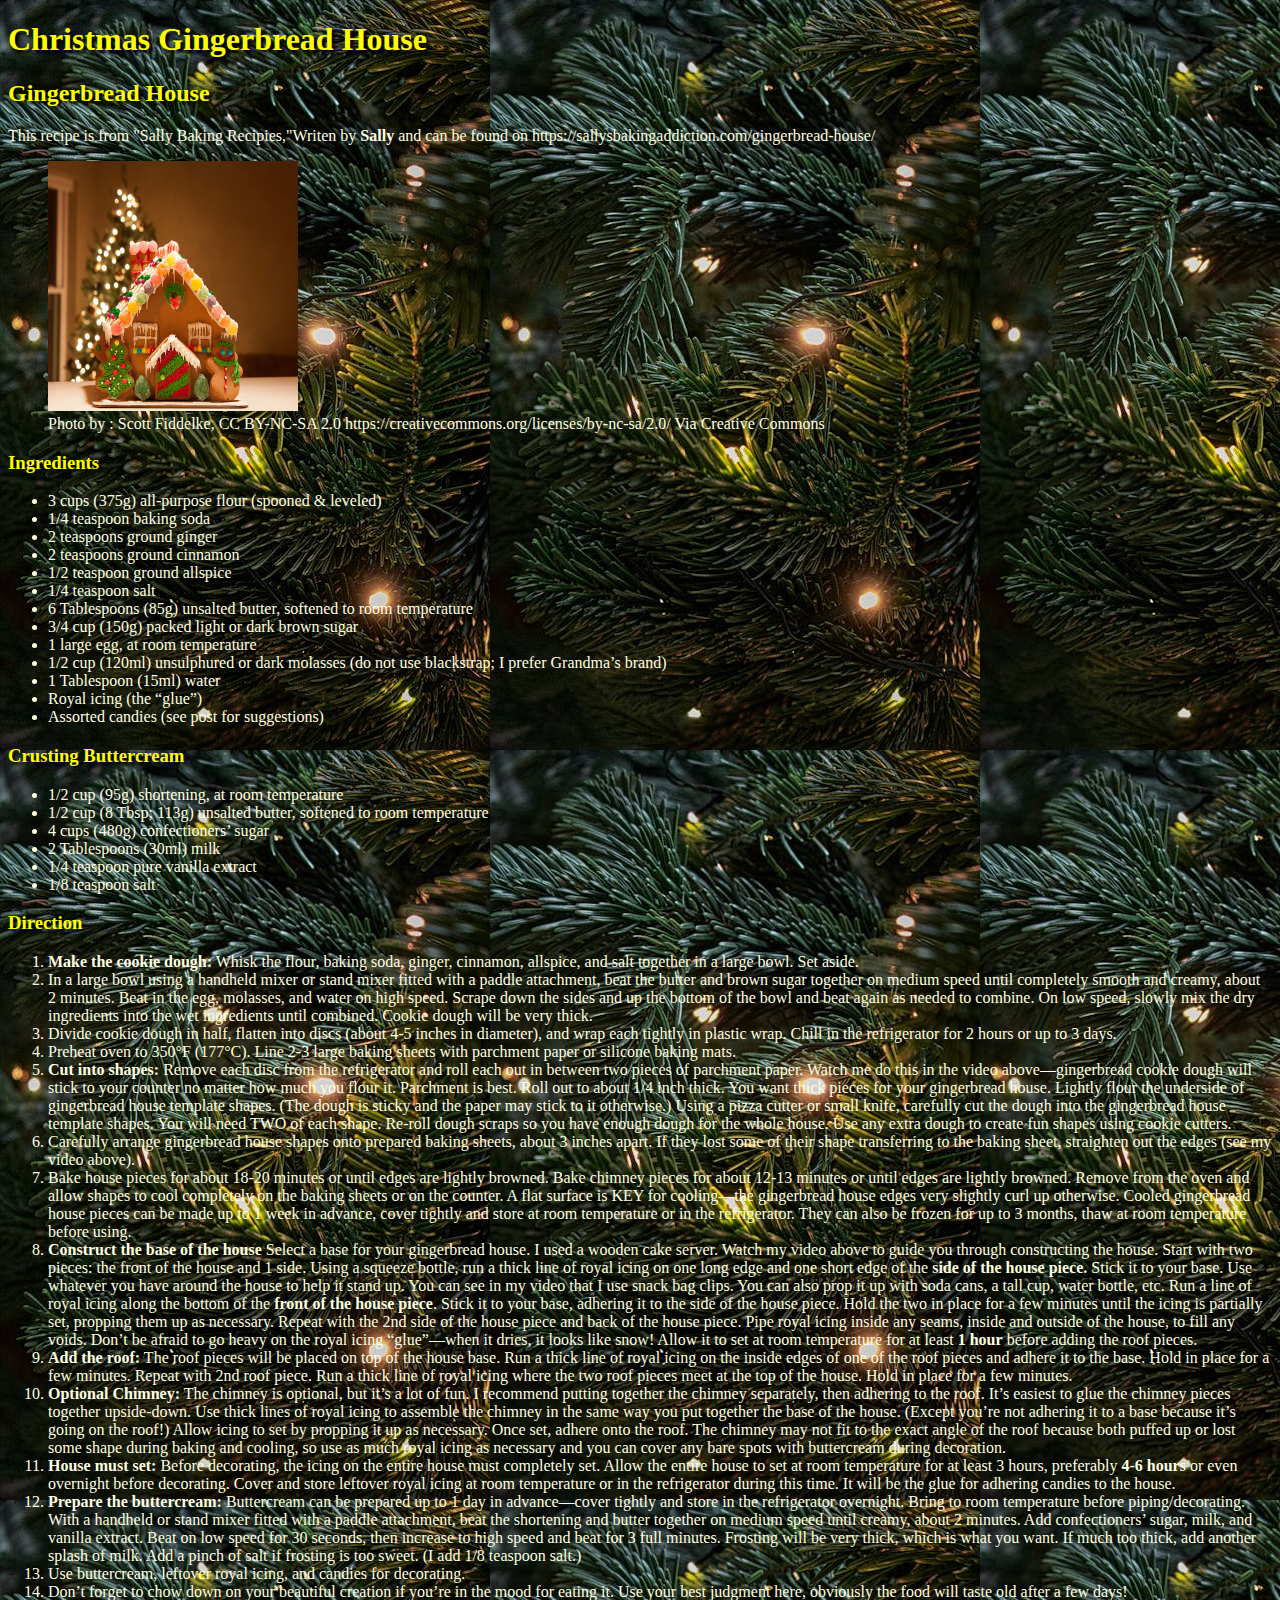
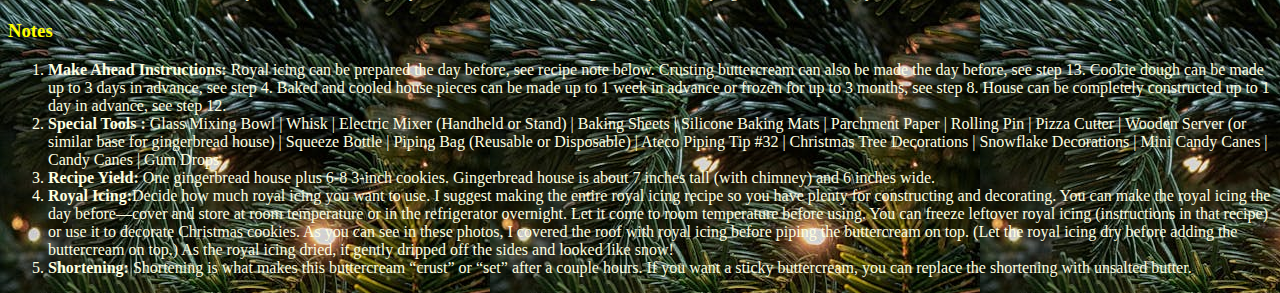
==== index.html @ 7c55e5f8 "Add files via upload" ====
<!DOCTYPE html>
<html lang="en">
  <head>
    <meta charset="utf-8">
    <meta name="author" content="Luis Gama">
    <title>Luis Gingerbread House</title>
    <link href="style.css" rel="stylesheet" type="text/css">
  </head>
  <body>

  <h1> Christmas Gingerbread House</h1>  
  
  <h2>Gingerbread House</h2>
  
  <p>This recipe is from "Sally Baking Recipies,"Writen by <strong> Sally </strong> and can be found on https://sallysbakingaddiction.com/gingerbread-house/</p>
  
  <figure>
  <img src="GingerBread_House_2.jpg" style= "width:250px;height:250px;"
    alt= "Picture of a Gingerbread House">
    <figcaption>Photo by : Scott Fiddelke, CC BY-NC-SA 2.0 https://creativecommons.org/licenses/by-nc-sa/2.0/ Via Creative Commons</figcaption>
  </figure>

  <h3>Ingredients</h3>

  <ul>
    <li>3 cups (375g) all-purpose flour (spooned & leveled)</li>
    <li> 1/4 teaspoon baking soda</li>
    <li>2 teaspoons ground ginger</li>
    <li>2 teaspoons ground cinnamon</li>
    <li>1/2 teaspoon ground allspice</li>
    <li>1/4 teaspoon salt</li>
    <li>6 Tablespoons (85g) unsalted butter, softened to room temperature</li>
    <li>3/4 cup (150g) packed light or dark brown sugar</li>
    <li>1 large egg, at room temperature</li>
    <li>1/2 cup (120ml) unsulphured or dark molasses (do not use blackstrap; I prefer Grandma’s brand)</li>
    <li>1 Tablespoon (15ml) water</li>
    <li>Royal icing (the “glue”)</li>
    <li>Assorted candies (see post for suggestions)</li>
  </ul>

  <h3> Crusting Buttercream</h3>

  <ul>
    <li>1/2 cup (95g) shortening, at room temperature</li>
    <li>1/2 cup (8 Tbsp; 113g) unsalted butter, softened to room temperature</li>
    <li>4 cups (480g) confectioners’ sugar</li>
    <li>2 Tablespoons (30ml) milk</li>
    <li>1/4 teaspoon pure vanilla extract</li>
    <li>1/8 teaspoon salt</li>
  </ul>

  <h3>Direction</h3>

  <ol>
    <li> <strong>Make the cookie dough:</strong> Whisk the flour, baking soda, ginger, cinnamon, allspice, and salt together in a large bowl. Set aside. </li>

    <li>  In a large bowl using a handheld mixer or stand mixer fitted with a paddle attachment, beat the butter and brown sugar together on medium speed until completely smooth and creamy, about 2 minutes. Beat in the egg, molasses, and water on high speed. Scrape down the sides and up the bottom of the bowl and beat again as needed to combine. On low speed, slowly mix the dry ingredients into the wet ingredients until combined. Cookie dough will be very thick.</li>
    <li>  Divide cookie dough in half, flatten into discs (about 4-5 inches in diameter), and wrap each tightly in plastic wrap. Chill in the refrigerator for 2 hours or up to 3 days.</li>
    <li>  Preheat oven to 350°F (177°C). Line 2-3 large baking sheets with parchment paper or silicone baking mats.</li>
    <li> <strong>Cut into shapes:</strong> Remove each disc from the refrigerator and roll each out in between two pieces of parchment paper. Watch me do this in the video above—gingerbread cookie dough will stick to your counter no matter how much you flour it. Parchment is best. Roll out to about 1/4 inch thick. You want thick pieces for your gingerbread house. Lightly flour the underside of gingerbread house template shapes. (The dough is sticky and the paper may stick to it otherwise.) Using a pizza cutter or small knife, carefully cut the dough into the gingerbread house template shapes. You will need TWO of each shape. Re-roll dough scraps so you have enough dough for the whole house. Use any extra dough to create fun shapes using cookie cutters.</li>
    <li>Carefully arrange gingerbread house shapes onto prepared baking sheets, about 3 inches apart. If they lost some of their shape transferring to the baking sheet, straighten out the edges (see my video above).</li>
    <li>Bake house pieces for about 18-20 minutes or until edges are lightly browned. Bake chimney pieces for about 12-13 minutes or until edges are lightly browned. Remove from the oven and allow shapes to cool completely on the baking sheets or on the counter. A flat surface is KEY for cooling—the gingerbread house edges very slightly curl up otherwise. Cooled gingerbread house pieces can be made up to 1 week in advance, cover tightly and store at room temperature or in the refrigerator. They can also be frozen for up to 3 months, thaw at room temperature before using.</li>
    <li> <strong>Construct the base of the house</strong> Select a base for your gingerbread house. I used a wooden cake server. Watch my video above to guide you through constructing the house. Start with two pieces: the front of the house and 1 side. Using a squeeze bottle, run a thick line of royal icing on one long edge and one short edge of the <strong> side of the house piece. </strong> Stick it to your base. Use whatever you have around the house to help it stand up. You can see in my video that I use snack bag clips. You can also prop it up with soda cans, a tall cup, water bottle, etc. Run a line of royal icing along the bottom of the <strong>front of the house piece</strong>. Stick it to your base, adhering it to the side of the house piece. Hold the two in place for a few minutes until the icing is partially set, propping them up as necessary. Repeat with the 2nd side of the house piece and back of the house piece. Pipe royal icing inside any seams, inside and outside of the house, to fill any voids. Don’t be afraid to go heavy on the royal icing “glue”—when it dries, it looks like snow! Allow it to set at room temperature for at least <strong>1 hour</strong> before adding the roof pieces.</li>
    <li> <strong>Add the roof:</strong> The roof pieces will be placed on top of the house base. Run a thick line of royal icing on the inside edges of one of the roof pieces and adhere it to the base. Hold in place for a few minutes. Repeat with 2nd roof piece. Run a thick line of royal icing where the two roof pieces meet at the top of the house. Hold in place for a few minutes.</li>
    <li> <strong>Optional Chimney:</strong> The chimney is optional, but it’s a lot of fun. I recommend putting together the chimney separately, then adhering to the roof. It’s easiest to glue the chimney pieces together upside-down. Use thick lines of royal icing to assemble the chimney in the same way you put together the base of the house. (Except you’re not adhering it to a base because it’s going on the roof!) Allow icing to set by propping it up as necessary. Once set, adhere onto the roof. The chimney may not fit to the exact angle of the roof because both puffed up or lost some shape during baking and cooling, so use as much royal icing as necessary and you can cover any bare spots with buttercream during decoration.</li>
    <li> <strong>House must set:</strong> Before decorating, the icing on the entire house must completely set. Allow the entire house to set at room temperature for at least 3 hours, preferably <strong>4-6 hours</strong> or even overnight before decorating. Cover and store leftover royal icing at room temperature or in the refrigerator during this time. It will be the glue for adhering candies to the house.</li>
    <li> <strong>Prepare the buttercream:</strong> Buttercream can be prepared up to 1 day in advance—cover tightly and store in the refrigerator overnight. Bring to room temperature before piping/decorating. With a handheld or stand mixer fitted with a paddle attachment, beat the shortening and butter together on medium speed until creamy, about 2 minutes. Add confectioners’ sugar, milk, and vanilla extract. Beat on low speed for 30 seconds, then increase to high speed and beat for 3 full minutes. Frosting will be very thick, which is what you want. If much too thick, add another splash of milk. Add a pinch of salt if frosting is too sweet. (I add 1/8 teaspoon salt.)</li>
    <li>Use buttercream, leftover royal icing, and candies for decorating.</li>
    <li>Don’t forget to chow down on your beautiful creation if you’re in the mood for eating it. Use your best judgment here, obviously the food will taste old after a few days!</li>
  </ol>

  <h3> Notes</h3>
  <ol> 
    <li><strong>Make Ahead Instructions:</strong> Royal icing can be prepared the day before, see recipe note below. Crusting buttercream can also be made the day before, see step 13. Cookie dough can be made up to 3 days in advance, see step 4. Baked and cooled house pieces can be made up to 1 week in advance or frozen for up to 3 months, see step 8. House can be completely constructed up to 1 day in advance, see step 12.</li>
  <li> <strong>Special Tools :</strong> Glass Mixing Bowl | Whisk | Electric Mixer (Handheld or Stand) | Baking Sheets | Silicone Baking Mats | Parchment Paper | Rolling Pin | Pizza Cutter | Wooden Server (or similar base for gingerbread house) | Squeeze Bottle | Piping Bag (Reusable or Disposable) | Ateco Piping Tip #32 | Christmas Tree Decorations | Snowflake Decorations | Mini Candy Canes | Candy Canes | Gum Drops</li>
    <li> <strong>Recipe Yield:</strong> One gingerbread house plus 6-8 3-inch cookies. Gingerbread house is about 7 inches tall (with chimney) and 6 inches wide.</li>
    <li> <strong>Royal Icing:</strong>Decide how much royal icing you want to use. I suggest making the entire royal icing recipe so you have plenty for constructing and decorating. You can make the royal icing the day before—cover and store at room temperature or in the refrigerator overnight. Let it come to room temperature before using. You can freeze leftover royal icing (instructions in that recipe) or use it to decorate Christmas cookies. As you can see in these photos, I covered the roof with royal icing before piping the buttercream on top. (Let the royal icing dry before adding the buttercream on top.) As the royal icing dried, it gently dripped off the sides and looked like snow!</li>
    <li> <strong>Shortening:</strong> Shortening is what makes this buttercream “crust” or “set” after a couple hours. If you want a sticky buttercream, you can replace the shortening with unsalted butter.</li>
  </ol>
  </body>
</html>
---- style.css ----
Body {
  background: Drak green;
  background-image: url(Christmas\ tree\ background.jpeg);
  color:Yellow;
  Font-family: "times new roman", times, serif;"
  /*font-weight:bold, */
}

h1, h2, h3 {
  font-family: "times new roman", times, serif;
  color: yellow;
  text-shadow: 3px 3px 3px Black;
  front-style: oblique; 
  /*font-size:30px; */
}

p{
  color:lightyellow;
}
li, a {color:lightyellow;
}
figcaption {
  color:lightyellow;
}
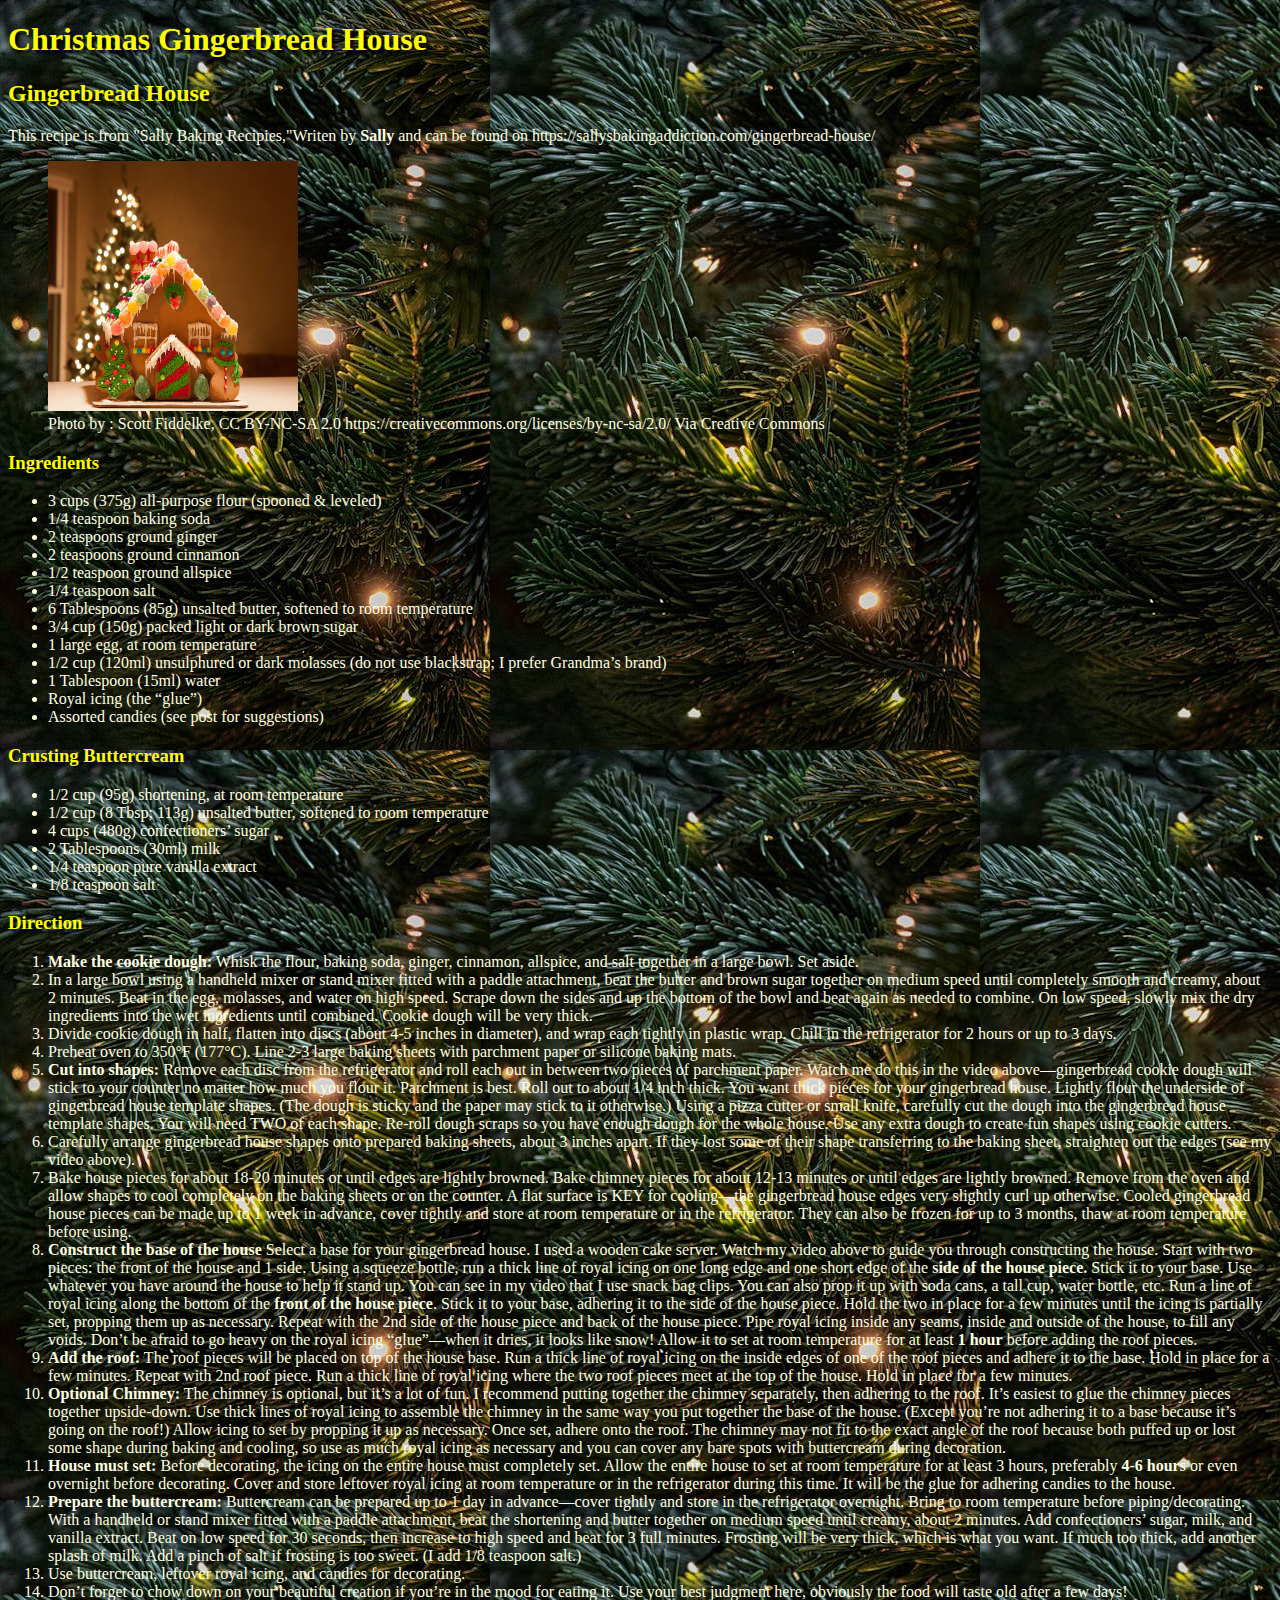
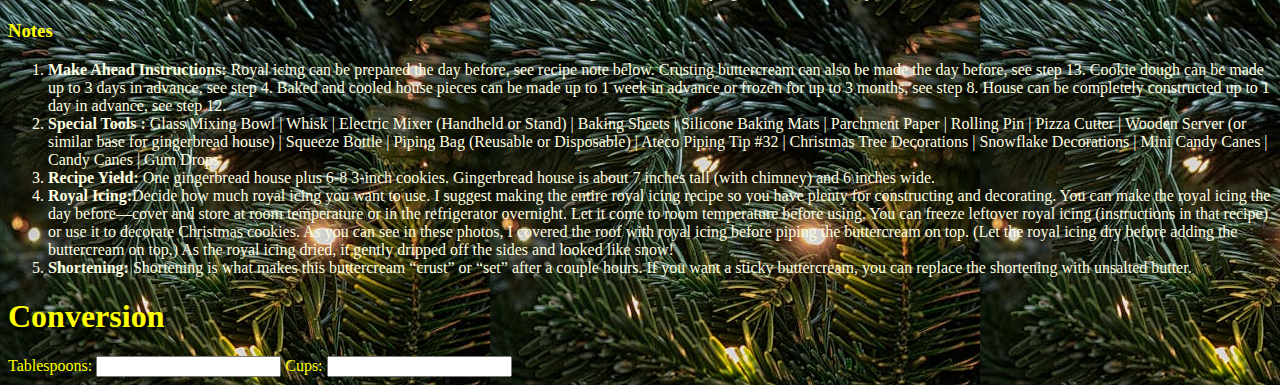
==== commit da7309bb: "Update index.html" ====
--- a/index.html
+++ b/index.html
@@ -78,4 +78,12 @@
     <li> <strong>Shortening:</strong> Shortening is what makes this buttercream “crust” or “set” after a couple hours. If you want a sticky buttercream, you can replace the shortening with unsalted butter.</li>
   </ol>
   </body>
-</html>+</html>
+<!----->
+<html>
+  <h1>Conversion </h1>
+  <label for="tablespoons"> Tablespoons:</label>
+  <input type="number" id="tablespoons" name="tablespoons">
+  <label for="cups">Cups:</label>
+  <input type="number" id="Cups"name="cups">
+</html>
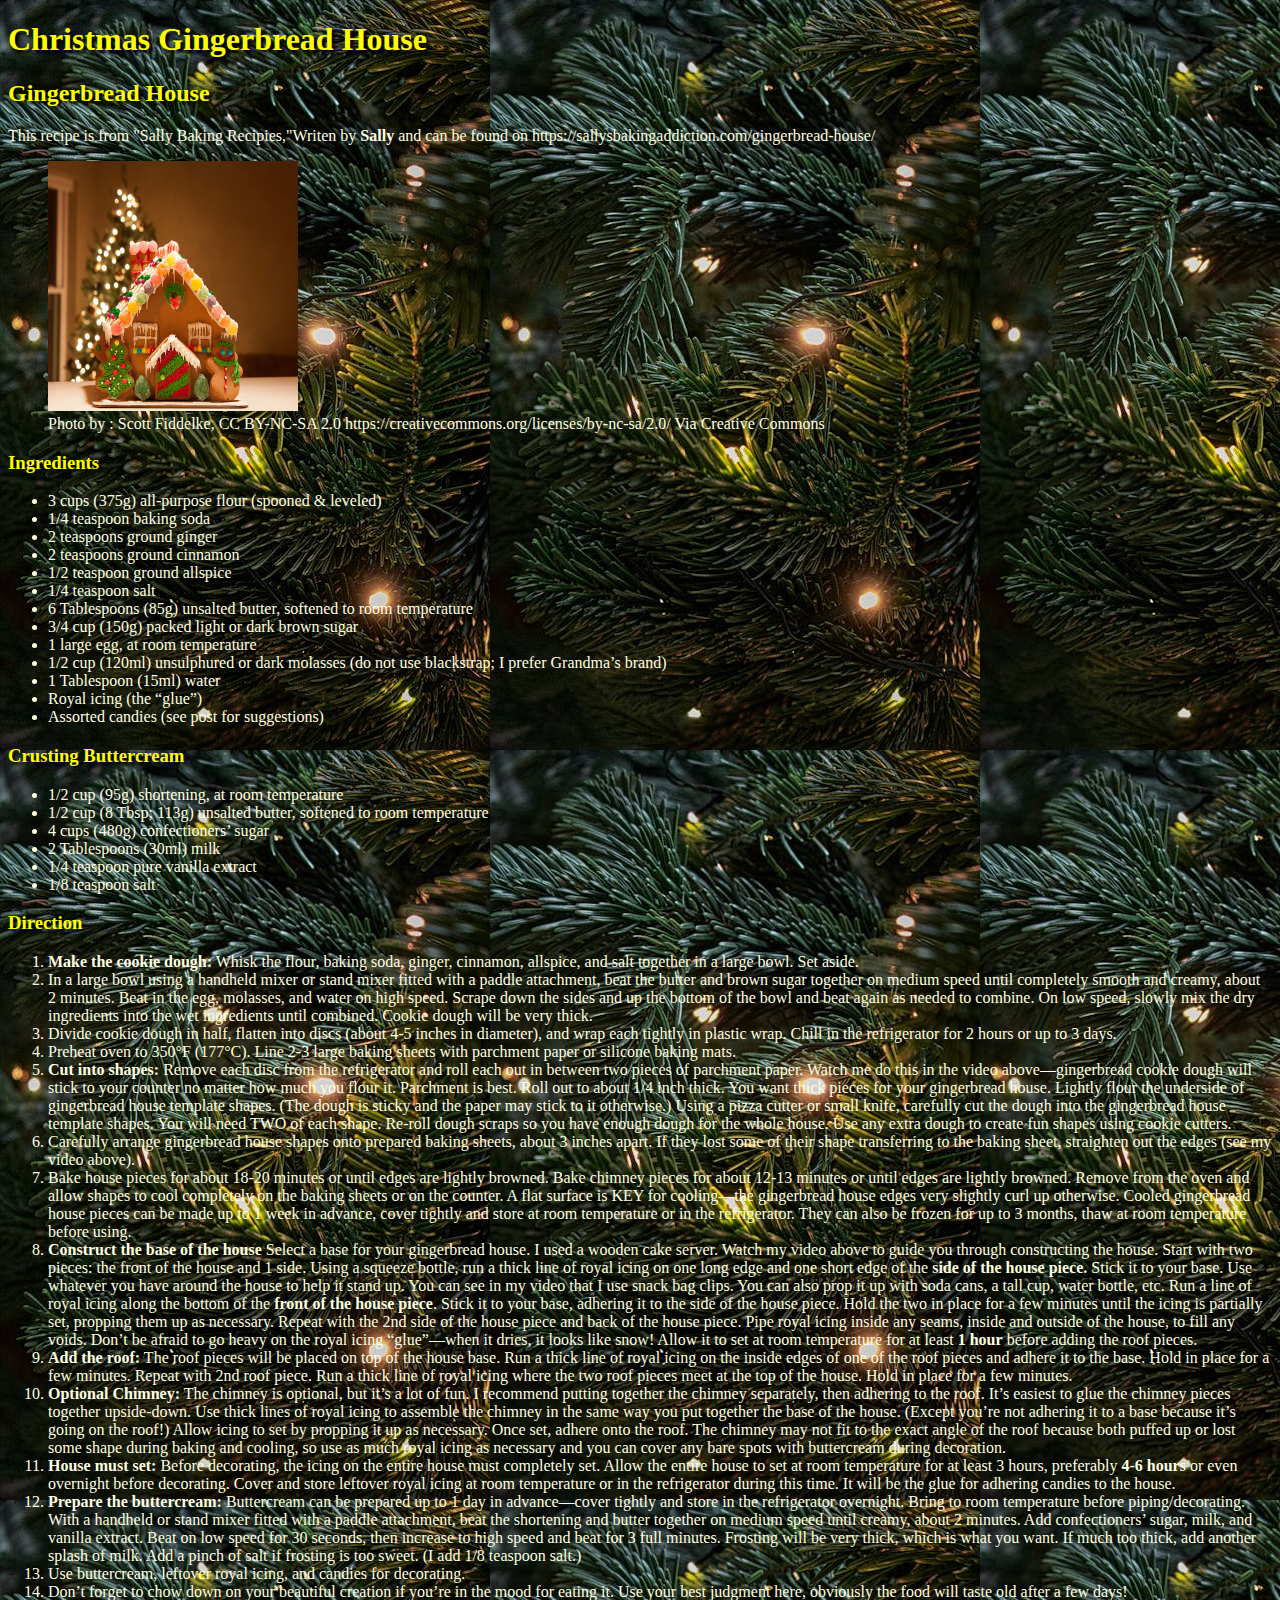
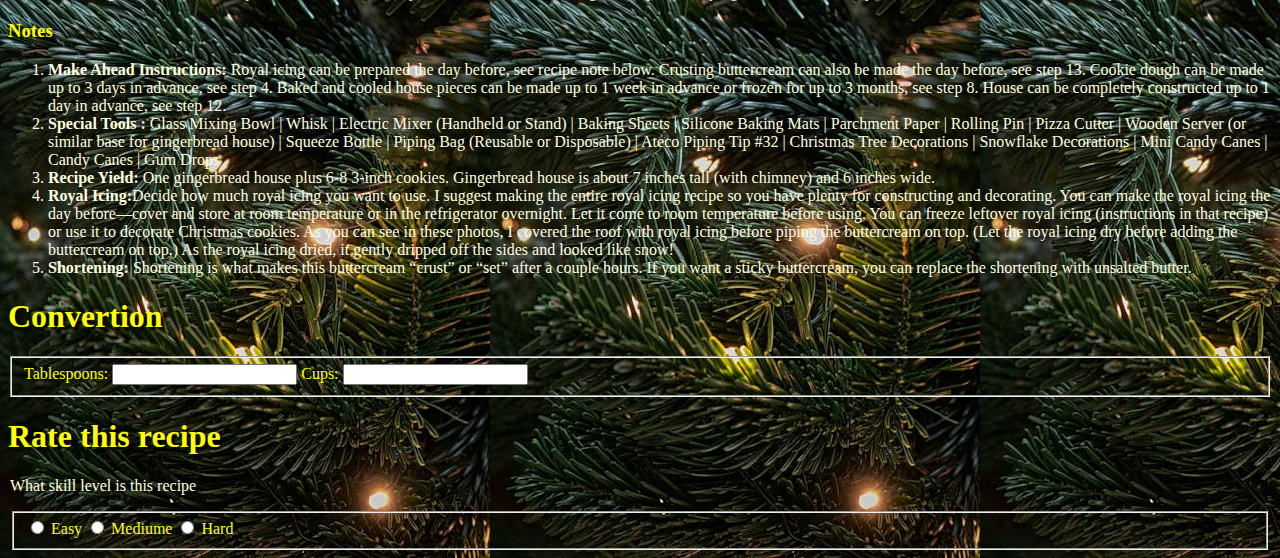
==== commit 22c5d1ff: "Update index.html" ====
--- a/index.html
+++ b/index.html
@@ -78,12 +78,31 @@
     <li> <strong>Shortening:</strong> Shortening is what makes this buttercream “crust” or “set” after a couple hours. If you want a sticky buttercream, you can replace the shortening with unsalted butter.</li>
   </ol>
   </body>
+
+
+
+  
+<!-- Im ported my Convertion and Rate this recipe from my github personal page.--->
+<h1>Convertion</h1>
+  <fieldset>
+    <label for="tablespoons"> Tablespoons:</label>
+    <input type="number" id="tablespoons" name="tablespoons"> 
+    <label for="cups"> Cups:</label>
+    <input type="number" id="cups" name="cups">
+  </fieldset>
+
+
+
+<h1> Rate this recipe</h1>
+<legend>
+  <p>What skill level is this recipe</p>
+    <fieldset>
+      <input type="radio" id="Easy" name="skill" value="Easy">
+      <label for="Easy">Easy</label>
+      <input type="radio" id="Mediume" name="skill" value="Mediume">
+      <label for="Mediume">Mediume</label>
+      <input type="radio" id="Hard" name="skill" value="Hard">
+      <label for="Hard">Hard</label>
+  </fieldset>
+</legend>
 </html>
-<!----->
-<html>
-  <h1>Conversion </h1>
-  <label for="tablespoons"> Tablespoons:</label>
-  <input type="number" id="tablespoons" name="tablespoons">
-  <label for="cups">Cups:</label>
-  <input type="number" id="Cups"name="cups">
-</html>
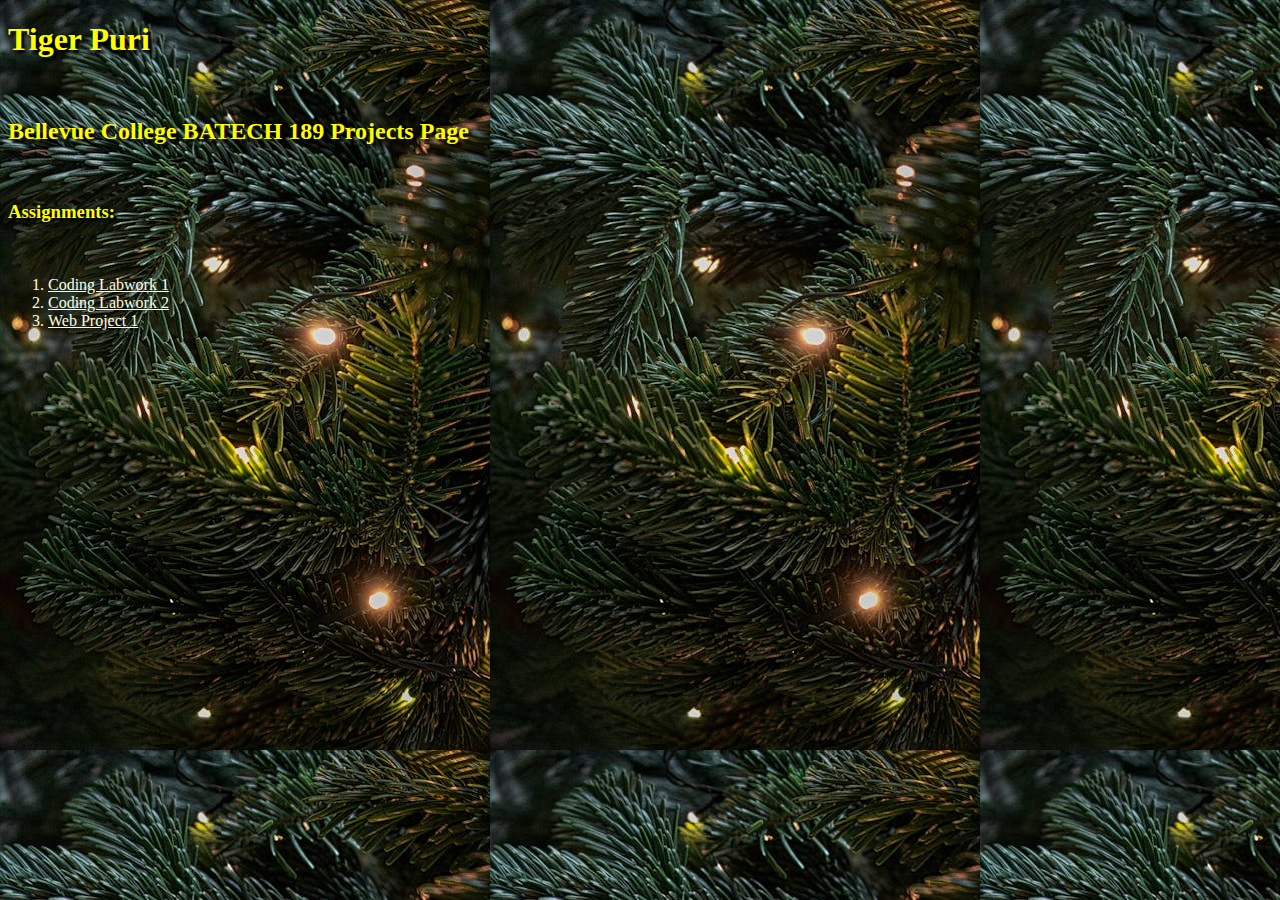
==== commit fde62e2b: "Create index.html" ====
--- a/index.html
+++ b/index.html
@@ -1,108 +1,30 @@
 <!DOCTYPE html>
 <html lang="en">
-  <head>
-    <meta charset="utf-8">
-    <meta name="author" content="Luis Gama">
-    <title>Luis Gingerbread House</title>
-    <link href="style.css" rel="stylesheet" type="text/css">
-  </head>
-  <body>
 
-  <h1> Christmas Gingerbread House</h1>  
+<head>
+  <!-- Required meta tags -->
+  <meta charset="utf-8">
+  <meta name="viewport" content="width=device-width">
+  <title>Tiger Puri Bellevue College BATECH 189</title>
+
+  <link href="style.css" rel="stylesheet" type="text/css" />
+</head>
+
+<body>
+<h1>Tiger Puri</h1><br>
+
+<h2>
+  Bellevue College BATECH 189 Projects Page
+</h2><br>
+  <p>
+  <h3>
+    Assignments:
+  </h3><br>  
+    <ol>
+      <li><a href="https://arvindpuri.github.io/BATECH_189/lab1/index.html">Coding Labwork 1</a></li>
+      <li><a href="https://arvindpuri.github.io/BATECH_189/lab2/index.html">Coding Labwork 2</a></li>
+      <li><a href="https://arvindpuri.github.io/BATECH_189/web1/index.html">Web Project 1</a></li>
+    </ol>
+  </p>
   
-  <h2>Gingerbread House</h2>
-  
-  <p>This recipe is from "Sally Baking Recipies,"Writen by <strong> Sally </strong> and can be found on https://sallysbakingaddiction.com/gingerbread-house/</p>
-  
-  <figure>
-  <img src="GingerBread_House_2.jpg" style= "width:250px;height:250px;"
-    alt= "Picture of a Gingerbread House">
-    <figcaption>Photo by : Scott Fiddelke, CC BY-NC-SA 2.0 https://creativecommons.org/licenses/by-nc-sa/2.0/ Via Creative Commons</figcaption>
-  </figure>
-
-  <h3>Ingredients</h3>
-
-  <ul>
-    <li>3 cups (375g) all-purpose flour (spooned & leveled)</li>
-    <li> 1/4 teaspoon baking soda</li>
-    <li>2 teaspoons ground ginger</li>
-    <li>2 teaspoons ground cinnamon</li>
-    <li>1/2 teaspoon ground allspice</li>
-    <li>1/4 teaspoon salt</li>
-    <li>6 Tablespoons (85g) unsalted butter, softened to room temperature</li>
-    <li>3/4 cup (150g) packed light or dark brown sugar</li>
-    <li>1 large egg, at room temperature</li>
-    <li>1/2 cup (120ml) unsulphured or dark molasses (do not use blackstrap; I prefer Grandma’s brand)</li>
-    <li>1 Tablespoon (15ml) water</li>
-    <li>Royal icing (the “glue”)</li>
-    <li>Assorted candies (see post for suggestions)</li>
-  </ul>
-
-  <h3> Crusting Buttercream</h3>
-
-  <ul>
-    <li>1/2 cup (95g) shortening, at room temperature</li>
-    <li>1/2 cup (8 Tbsp; 113g) unsalted butter, softened to room temperature</li>
-    <li>4 cups (480g) confectioners’ sugar</li>
-    <li>2 Tablespoons (30ml) milk</li>
-    <li>1/4 teaspoon pure vanilla extract</li>
-    <li>1/8 teaspoon salt</li>
-  </ul>
-
-  <h3>Direction</h3>
-
-  <ol>
-    <li> <strong>Make the cookie dough:</strong> Whisk the flour, baking soda, ginger, cinnamon, allspice, and salt together in a large bowl. Set aside. </li>
-
-    <li>  In a large bowl using a handheld mixer or stand mixer fitted with a paddle attachment, beat the butter and brown sugar together on medium speed until completely smooth and creamy, about 2 minutes. Beat in the egg, molasses, and water on high speed. Scrape down the sides and up the bottom of the bowl and beat again as needed to combine. On low speed, slowly mix the dry ingredients into the wet ingredients until combined. Cookie dough will be very thick.</li>
-    <li>  Divide cookie dough in half, flatten into discs (about 4-5 inches in diameter), and wrap each tightly in plastic wrap. Chill in the refrigerator for 2 hours or up to 3 days.</li>
-    <li>  Preheat oven to 350°F (177°C). Line 2-3 large baking sheets with parchment paper or silicone baking mats.</li>
-    <li> <strong>Cut into shapes:</strong> Remove each disc from the refrigerator and roll each out in between two pieces of parchment paper. Watch me do this in the video above—gingerbread cookie dough will stick to your counter no matter how much you flour it. Parchment is best. Roll out to about 1/4 inch thick. You want thick pieces for your gingerbread house. Lightly flour the underside of gingerbread house template shapes. (The dough is sticky and the paper may stick to it otherwise.) Using a pizza cutter or small knife, carefully cut the dough into the gingerbread house template shapes. You will need TWO of each shape. Re-roll dough scraps so you have enough dough for the whole house. Use any extra dough to create fun shapes using cookie cutters.</li>
-    <li>Carefully arrange gingerbread house shapes onto prepared baking sheets, about 3 inches apart. If they lost some of their shape transferring to the baking sheet, straighten out the edges (see my video above).</li>
-    <li>Bake house pieces for about 18-20 minutes or until edges are lightly browned. Bake chimney pieces for about 12-13 minutes or until edges are lightly browned. Remove from the oven and allow shapes to cool completely on the baking sheets or on the counter. A flat surface is KEY for cooling—the gingerbread house edges very slightly curl up otherwise. Cooled gingerbread house pieces can be made up to 1 week in advance, cover tightly and store at room temperature or in the refrigerator. They can also be frozen for up to 3 months, thaw at room temperature before using.</li>
-    <li> <strong>Construct the base of the house</strong> Select a base for your gingerbread house. I used a wooden cake server. Watch my video above to guide you through constructing the house. Start with two pieces: the front of the house and 1 side. Using a squeeze bottle, run a thick line of royal icing on one long edge and one short edge of the <strong> side of the house piece. </strong> Stick it to your base. Use whatever you have around the house to help it stand up. You can see in my video that I use snack bag clips. You can also prop it up with soda cans, a tall cup, water bottle, etc. Run a line of royal icing along the bottom of the <strong>front of the house piece</strong>. Stick it to your base, adhering it to the side of the house piece. Hold the two in place for a few minutes until the icing is partially set, propping them up as necessary. Repeat with the 2nd side of the house piece and back of the house piece. Pipe royal icing inside any seams, inside and outside of the house, to fill any voids. Don’t be afraid to go heavy on the royal icing “glue”—when it dries, it looks like snow! Allow it to set at room temperature for at least <strong>1 hour</strong> before adding the roof pieces.</li>
-    <li> <strong>Add the roof:</strong> The roof pieces will be placed on top of the house base. Run a thick line of royal icing on the inside edges of one of the roof pieces and adhere it to the base. Hold in place for a few minutes. Repeat with 2nd roof piece. Run a thick line of royal icing where the two roof pieces meet at the top of the house. Hold in place for a few minutes.</li>
-    <li> <strong>Optional Chimney:</strong> The chimney is optional, but it’s a lot of fun. I recommend putting together the chimney separately, then adhering to the roof. It’s easiest to glue the chimney pieces together upside-down. Use thick lines of royal icing to assemble the chimney in the same way you put together the base of the house. (Except you’re not adhering it to a base because it’s going on the roof!) Allow icing to set by propping it up as necessary. Once set, adhere onto the roof. The chimney may not fit to the exact angle of the roof because both puffed up or lost some shape during baking and cooling, so use as much royal icing as necessary and you can cover any bare spots with buttercream during decoration.</li>
-    <li> <strong>House must set:</strong> Before decorating, the icing on the entire house must completely set. Allow the entire house to set at room temperature for at least 3 hours, preferably <strong>4-6 hours</strong> or even overnight before decorating. Cover and store leftover royal icing at room temperature or in the refrigerator during this time. It will be the glue for adhering candies to the house.</li>
-    <li> <strong>Prepare the buttercream:</strong> Buttercream can be prepared up to 1 day in advance—cover tightly and store in the refrigerator overnight. Bring to room temperature before piping/decorating. With a handheld or stand mixer fitted with a paddle attachment, beat the shortening and butter together on medium speed until creamy, about 2 minutes. Add confectioners’ sugar, milk, and vanilla extract. Beat on low speed for 30 seconds, then increase to high speed and beat for 3 full minutes. Frosting will be very thick, which is what you want. If much too thick, add another splash of milk. Add a pinch of salt if frosting is too sweet. (I add 1/8 teaspoon salt.)</li>
-    <li>Use buttercream, leftover royal icing, and candies for decorating.</li>
-    <li>Don’t forget to chow down on your beautiful creation if you’re in the mood for eating it. Use your best judgment here, obviously the food will taste old after a few days!</li>
-  </ol>
-
-  <h3> Notes</h3>
-  <ol> 
-    <li><strong>Make Ahead Instructions:</strong> Royal icing can be prepared the day before, see recipe note below. Crusting buttercream can also be made the day before, see step 13. Cookie dough can be made up to 3 days in advance, see step 4. Baked and cooled house pieces can be made up to 1 week in advance or frozen for up to 3 months, see step 8. House can be completely constructed up to 1 day in advance, see step 12.</li>
-  <li> <strong>Special Tools :</strong> Glass Mixing Bowl | Whisk | Electric Mixer (Handheld or Stand) | Baking Sheets | Silicone Baking Mats | Parchment Paper | Rolling Pin | Pizza Cutter | Wooden Server (or similar base for gingerbread house) | Squeeze Bottle | Piping Bag (Reusable or Disposable) | Ateco Piping Tip #32 | Christmas Tree Decorations | Snowflake Decorations | Mini Candy Canes | Candy Canes | Gum Drops</li>
-    <li> <strong>Recipe Yield:</strong> One gingerbread house plus 6-8 3-inch cookies. Gingerbread house is about 7 inches tall (with chimney) and 6 inches wide.</li>
-    <li> <strong>Royal Icing:</strong>Decide how much royal icing you want to use. I suggest making the entire royal icing recipe so you have plenty for constructing and decorating. You can make the royal icing the day before—cover and store at room temperature or in the refrigerator overnight. Let it come to room temperature before using. You can freeze leftover royal icing (instructions in that recipe) or use it to decorate Christmas cookies. As you can see in these photos, I covered the roof with royal icing before piping the buttercream on top. (Let the royal icing dry before adding the buttercream on top.) As the royal icing dried, it gently dripped off the sides and looked like snow!</li>
-    <li> <strong>Shortening:</strong> Shortening is what makes this buttercream “crust” or “set” after a couple hours. If you want a sticky buttercream, you can replace the shortening with unsalted butter.</li>
-  </ol>
-  </body>
-
-
-
-  
-<!-- Im ported my Convertion and Rate this recipe from my github personal page.--->
-<h1>Convertion</h1>
-  <fieldset>
-    <label for="tablespoons"> Tablespoons:</label>
-    <input type="number" id="tablespoons" name="tablespoons"> 
-    <label for="cups"> Cups:</label>
-    <input type="number" id="cups" name="cups">
-  </fieldset>
-
-
-
-<h1> Rate this recipe</h1>
-<legend>
-  <p>What skill level is this recipe</p>
-    <fieldset>
-      <input type="radio" id="Easy" name="skill" value="Easy">
-      <label for="Easy">Easy</label>
-      <input type="radio" id="Mediume" name="skill" value="Mediume">
-      <label for="Mediume">Mediume</label>
-      <input type="radio" id="Hard" name="skill" value="Hard">
-      <label for="Hard">Hard</label>
-  </fieldset>
-</legend>
-</html>
+</body>
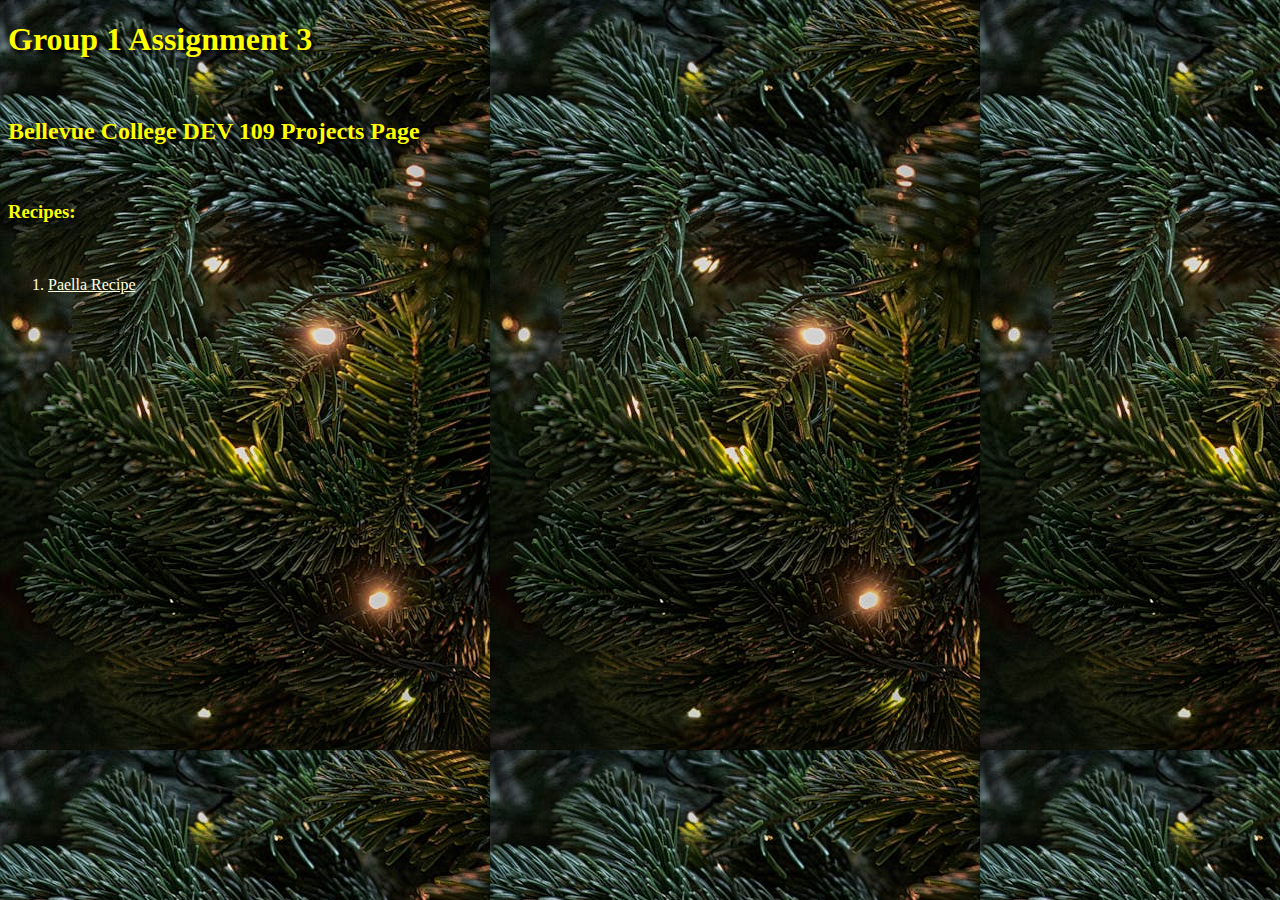
==== commit 6f2e1dc3: "Update index.html" ====
--- a/index.html
+++ b/index.html
@@ -5,25 +5,23 @@
   <!-- Required meta tags -->
   <meta charset="utf-8">
   <meta name="viewport" content="width=device-width">
-  <title>Tiger Puri Bellevue College BATECH 189</title>
+  <title>Bellevue College DEV 109 Group1</title>
 
   <link href="style.css" rel="stylesheet" type="text/css" />
 </head>
 
 <body>
-<h1>Tiger Puri</h1><br>
+<h1>Group 1 Assignment 3</h1><br>
 
 <h2>
-  Bellevue College BATECH 189 Projects Page
+  Bellevue College DEV 109 Projects Page
 </h2><br>
   <p>
   <h3>
-    Assignments:
+    Recipes:
   </h3><br>  
     <ol>
-      <li><a href="https://arvindpuri.github.io/BATECH_189/lab1/index.html">Coding Labwork 1</a></li>
-      <li><a href="https://arvindpuri.github.io/BATECH_189/lab2/index.html">Coding Labwork 2</a></li>
-      <li><a href="https://arvindpuri.github.io/BATECH_189/web1/index.html">Web Project 1</a></li>
+      <li><a href="https://arvindpuri.github.io/DEV_109/TigerP_Dev109_Assignment2/index.html">Paella Recipe</a></li>
     </ol>
   </p>
   
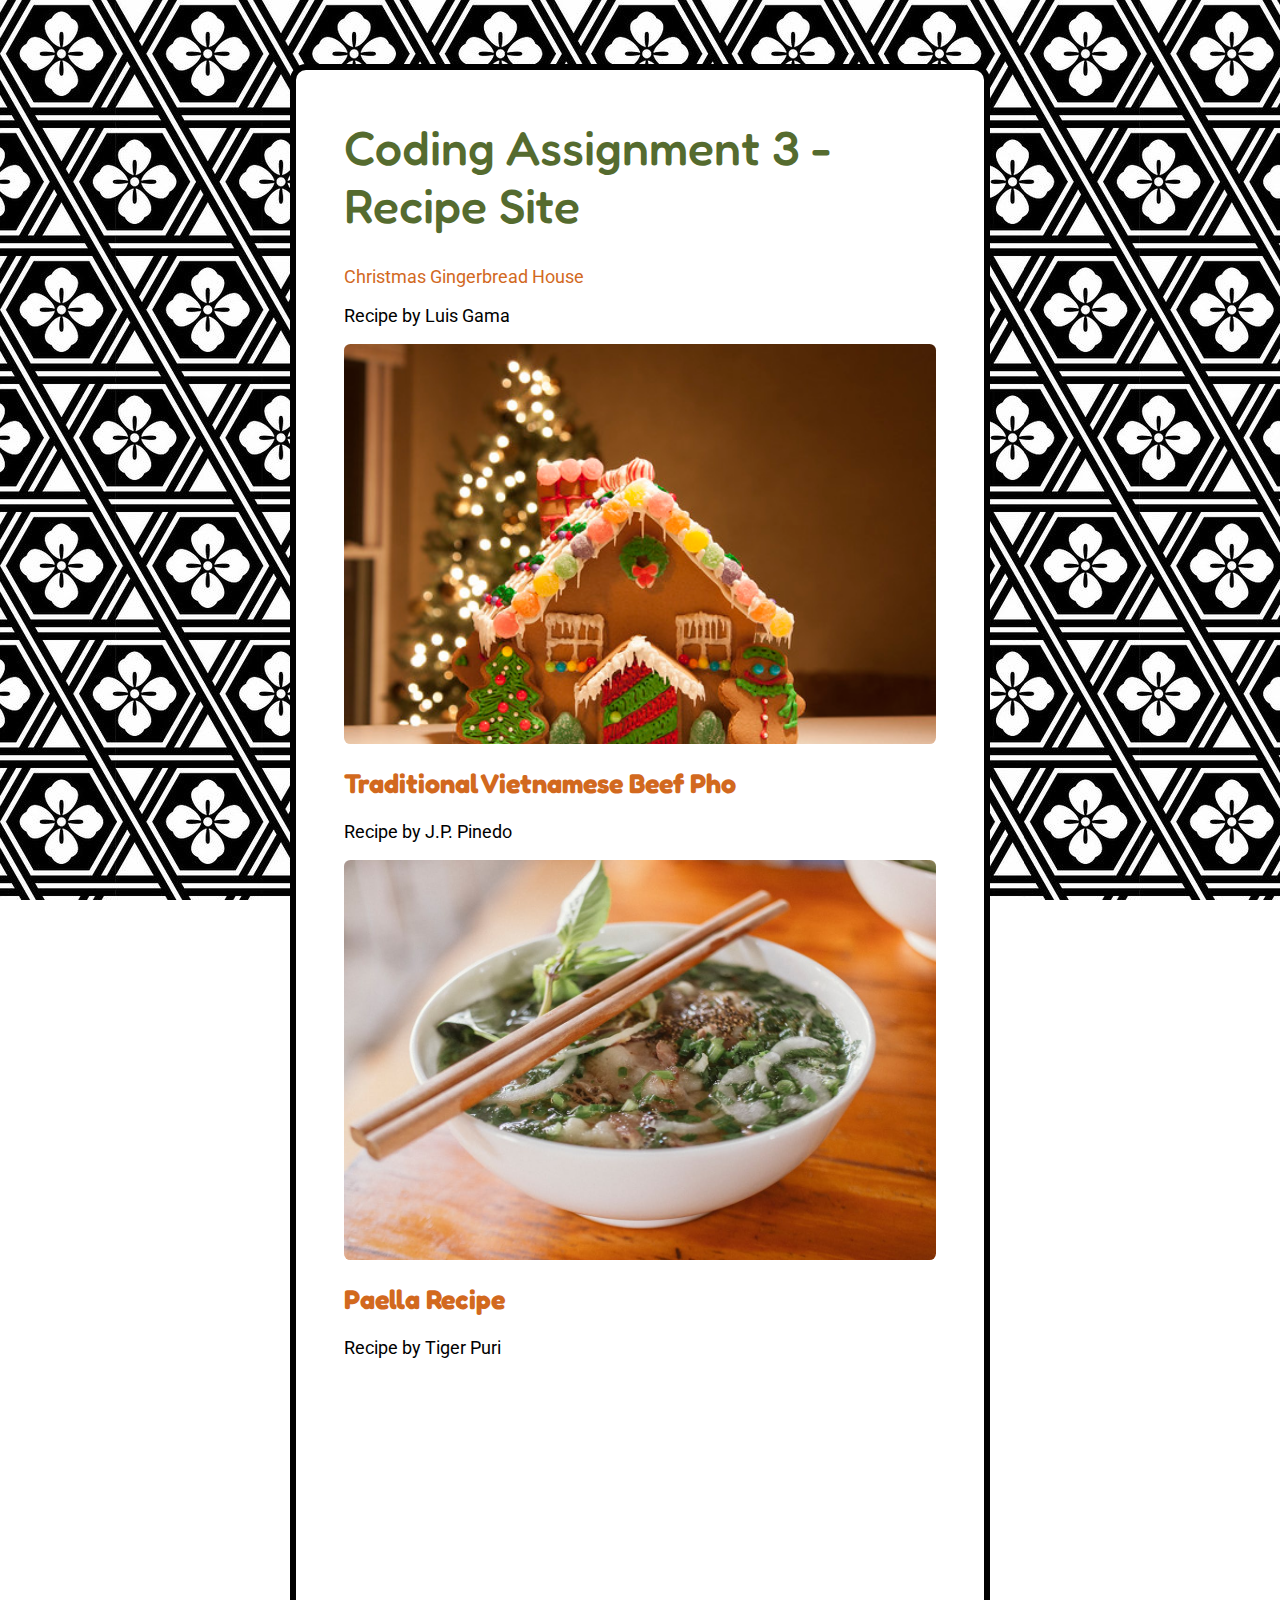
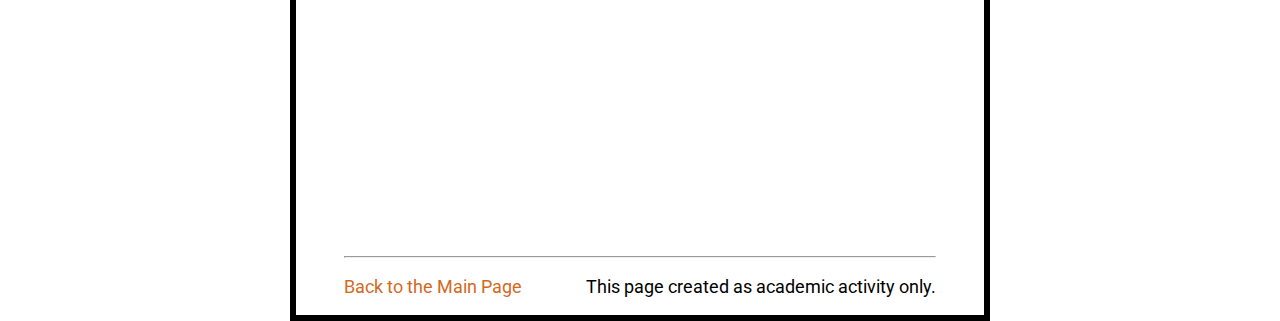
==== commit 6e0e5422: "feat(home-page) Added homepage (index.html)" ====
--- a/index.html
+++ b/index.html
@@ -1,28 +1,56 @@
+
 <!DOCTYPE html>
 <html lang="en">
+  <head>
+    <meta charset="utf-8">
+    <meta name="viewport" content="width=device-width">
+    <meta name="author" content="Juan Pablo Pinedo">
+    <title>Juan Pablo's Recipe Assignment</title>
+    <link href="https://fonts.googleapis.com/css2?family=Fredoka:wght@500&family=Roboto:wght@400&display=swap" rel="stylesheet">
 
-<head>
-  <!-- Required meta tags -->
-  <meta charset="utf-8">
-  <meta name="viewport" content="width=device-width">
-  <title>Bellevue College DEV 109 Group1</title>
+    <link href="css/style.css" rel="stylesheet" type="text/css">
+  </head>
+  <body id="index-page">
+    <main class="container">
+      <h1>Coding Assignment 3 - Recipe Site</h1>
 
-  <link href="style.css" rel="stylesheet" type="text/css" />
-</head>
+      <h2></h2>
+        <a href="html/GingerBread_index.html">
+          Christmas Gingerbread House
+        </a>
+      </h2>
+      <p>Recipe by Luis Gama</p>
+      <a href="html/GingerBread_index.html">
+        <div class="thumbnail" id="ginger-bread-thumbnail" role="img" title="Picture of a Gingerbread House"></div>
+      </a>
 
-<body>
-<h1>Group 1 Assignment 3</h1><br>
+      <h2>
+        <a href="html/jp-pho-recipe.html">
+          Traditional Vietnamese Beef Pho
+        </a>
+      </h2>
+      <p>Recipe by J.P. Pinedo</p>
+      <a href="html/jp-pho-recipe.html">
+        <div class="thumbnail" id="pho-thumbnail" role="img" title="picture of a bowl of pho, a traditional Vietnamese soup"></div>
+      </a>
 
-<h2>
-  Bellevue College DEV 109 Projects Page
-</h2><br>
-  <p>
-  <h3>
-    Recipes:
-  </h3><br>  
-    <ol>
-      <li><a href="https://arvindpuri.github.io/DEV_109/TigerP_Dev109_Assignment2/index.html">Paella Recipe</a></li>
-    </ol>
-  </p>
-  
-</body>
+      <h2>
+        <a href="html/Tiger_paella_recipe.html">
+          Paella Recipe
+        </a>
+      </h2>
+      <p>Recipe by Tiger Puri</p>
+      <a href="html/Tiger_paella_recipe.html">
+        <div class="thumbnail" id="paella-thumbnail" role="img" title="Homemade_Paella_with_lots_of_seafood"></div>
+      </a>
+
+      <footer>
+        <hr>
+        <p>
+          <a href="https://bellevuecollege.edu/">Back to the Main Page</a>  
+          <span>This page created as academic activity only.</span>
+        </p>
+      </footer>
+    </main>
+  </body>
+</html>
--- a/css/style.css
+++ b/css/style.css
@@ -0,0 +1,211 @@
+html {
+  height: 100%;
+  width: 100%;
+}
+
+body#pho-recipe, body#index-page {
+  font-family: "Roboto", sans-serif;
+  font-optical-sizing: auto;
+  font-size: 18px;
+  /* 
+  This image is from Pixabay and was published under the 
+  Creative Commons CC0 1.0 Universal Public Domain Dedication license 
+  https://web.archive.org/web/20161229043156/https://pixabay.com/en/service/terms/
+  */
+  background-image: url('../images/paper-pattern-black-background.jpg');
+  background-attachment: fixed;
+}
+
+#pho-recipe h1, #index-page h1, #pho-recipe h2, #index-page h2, #pho-recipe h3, #index-page h3, #pho-recipe h4, #index-page h4 {
+  color: #556b2f;
+  font-family: "Fredoka", sans-serif;
+}
+
+#pho-recipe h1, #index-page h1 {
+  font-weight: 500;
+  font-style: normal;
+  font-size: 3rem;
+}
+
+#pho-recipe a, #index-page a {
+  color: #d2691e;
+  text-decoration: none;
+}
+
+#pho-recipe a:hover, #index-page a:hover {
+  color: #a0522d;
+}
+
+/* Home page */
+.thumbnail {
+  width: 100%;
+  max-width: 600px;
+  height: 400px;
+  background-size: cover;
+  background-position: center;
+  border-radius: 0.4rem;
+}
+
+.thumbnail#pho-thumbnail {
+  background-image: url('../images/pho-recipe-image.jpg');
+}
+
+.thumbnail#paella-thumbnail {
+  background-image: url('../images/Homemade_paella_with_lots_of_seafood.jpg');
+}
+
+.thumbnail#ginger-bread-thumbnail {
+  background-image: url('../images/GingerBread_GingerBread_House_2.jpg');
+}
+
+@media only screen and (max-width: 500px) {
+  .thumbnail {
+    height: 250px;
+  }
+}
+
+#index-page .container {
+  max-width: 700px;
+}
+
+.container {
+  max-width: 1024px;
+  margin: 4rem auto 4rem;
+  background-color: #fff;
+  padding: 1rem 3rem 0;
+  border-top-right-radius: 1rem;
+  border-top-left-radius: 1rem;
+  box-sizing: border-box;
+  border: 6px solid #000;
+}
+
+.container input{
+  padding: 0.5rem;
+  border-radius: 0.4rem;
+  border: 1px solid #aaa;
+}
+
+.rate-recipe {
+  margin-top: 3rem;
+}
+
+.rate-recipe fieldset {
+  border: 1px solid #d7d7d7;
+  border-radius: 0.4rem;
+}
+
+.container fieldset label {
+  color: #666;
+}
+
+.recipe-image {
+  margin: 0;
+}
+
+.recipe-image img {
+  width: 100%;
+  height: auto;
+  display: block;
+  border-top-left-radius: 0.3rem;
+  border-top-right-radius: 0.3rem;
+}
+
+.recipe-image figcaption {
+  color: #a4a4a4;
+  font-size: 14px;
+  background-color: #f4f4f4;
+  padding: 0.5rem;
+  border-bottom-left-radius: 0.3rem;
+  border-bottom-right-radius: 0.3rem;
+}
+
+#pho-recipe li {
+  margin-bottom: 0.5rem;
+}
+
+#pho-recipe .checkmark li {
+  list-style: none;
+  position: relative;
+}
+
+#pho-recipe .checkmark li::before {
+  /* 
+  Found this checkmark list style online, looks cool 
+  https://sharkcoder.com/blocks/list
+  */
+  content: ""; 
+  position: absolute; 
+  left: -18px; 
+  top: 5px; 
+  width: 3px;
+  height: 6px;
+  border: solid #8fbc8f;
+  border-width: 0 2px 2px 0;
+  transform: rotate(45deg);
+}
+
+#pho-recipe ol li {
+  margin-bottom: 1rem;;
+}
+
+#pho-recipe ol li::marker {
+  color: #aaa;
+  font-weight: bold;
+}
+
+#pho-recipe footer, #index-page footer {
+  margin-top: 5rem;
+}
+
+#pho-recipe footer span, #index-page footer span {
+  float: right;
+}
+
+@media only screen and (max-width: 728px) {
+  body#pho-recipe, body#index-page {
+    font-size: 16px;
+  }
+  .container {
+    padding: 1rem;
+    padding-bottom: 0;
+  }
+  #pho-recipe h1, #index-page h1 {
+    font-size: 2rem;
+  }
+  #pho-recipe ul, #pho-recipe ol {
+    padding: 22px;
+  }
+  #pho-recipe footer, #index-page footer {
+    margin-top: 2rem;
+  }
+  #pho-recipe footer span, #index-page footer span {
+    float: none;
+    display: block;
+  }
+}
+
+body#ginger-bread-recipe {
+  background: Drak green;
+  background-image: url('../images/GingerBread_Christmas tree background.jpeg');
+  color:Yellow;
+  Font-family: "times new roman", times, serif;
+  /*font-weight:bold, */
+}
+
+#ginger-bread-recipe h1, #ginger-bread-recipe h2, #ginger-bread-recipe h3 {
+  font-family: "times new roman", times, serif;
+  color: yellow;
+  text-shadow: 3px 3px 3px Black;
+  font-style: oblique; 
+  /*font-size:30px; */
+}
+
+#ginger-bread-recipe p {
+  color:lightyellow;
+}
+#ginger-bread-recipe li, #ginger-bread-recipe a {
+  color:lightyellow;
+}
+#ginger-bread-recipe figcaption {
+  color:lightyellow;
+}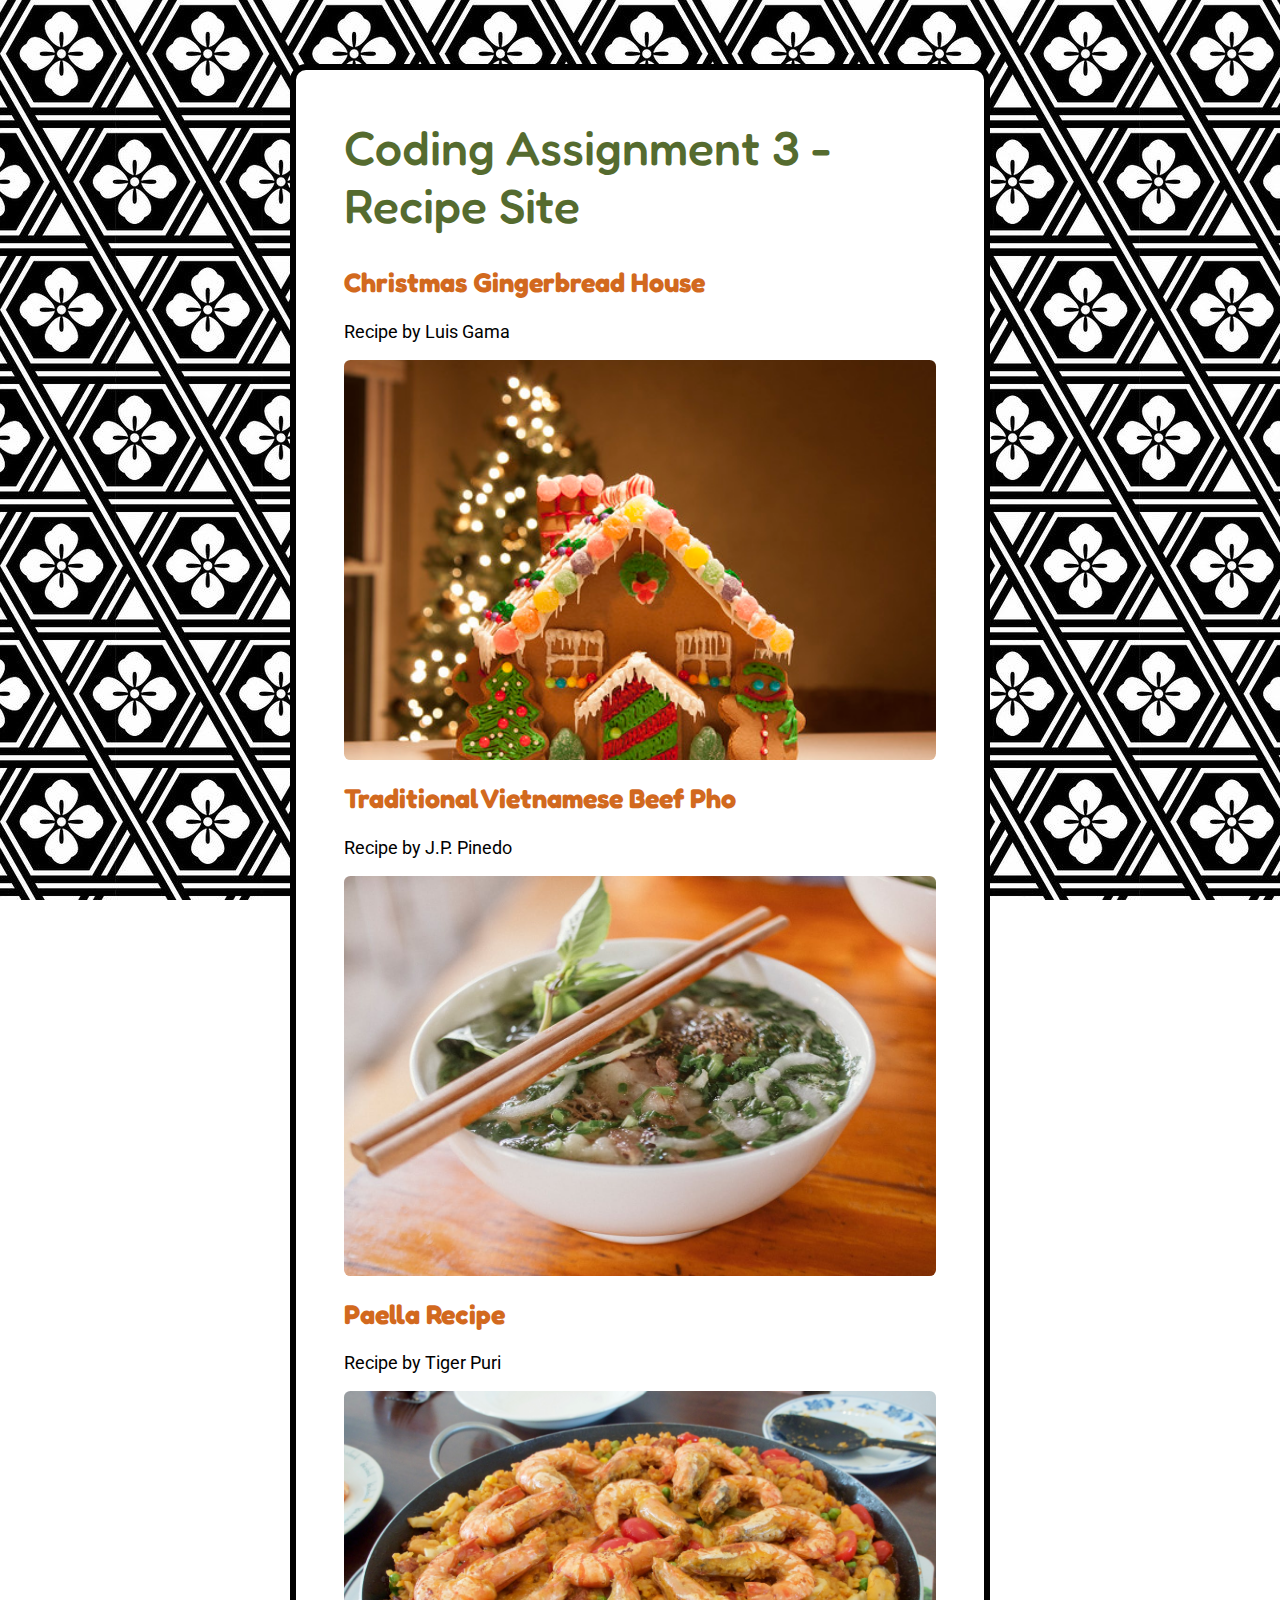
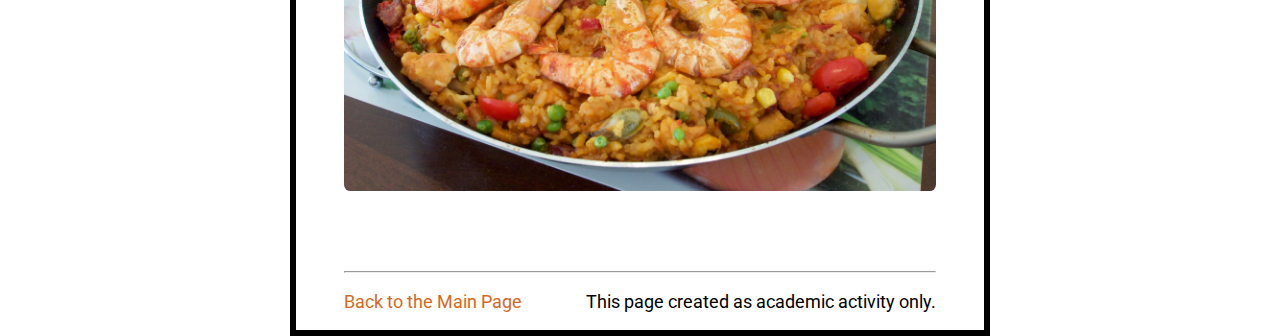
==== commit fcbb02af: "Update index.html" ====
--- a/index.html
+++ b/index.html
@@ -14,7 +14,7 @@
     <main class="container">
       <h1>Coding Assignment 3 - Recipe Site</h1>
 
-      <h2></h2>
+      <h2>
         <a href="html/GingerBread_index.html">
           Christmas Gingerbread House
         </a>
@@ -23,6 +23,7 @@
       <a href="html/GingerBread_index.html">
         <div class="thumbnail" id="ginger-bread-thumbnail" role="img" title="Picture of a Gingerbread House"></div>
       </a>
+      </h2>
 
       <h2>
         <a href="html/jp-pho-recipe.html">
--- a/css/style.css
+++ b/css/style.css
@@ -51,7 +51,7 @@
 }
 
 .thumbnail#paella-thumbnail {
-  background-image: url('../images/Homemade_paella_with_lots_of_seafood.jpg');
+  background-image: url('../images/Homemade_Paella_with_lots_of_seafood.jpg');
 }
 
 .thumbnail#ginger-bread-thumbnail {
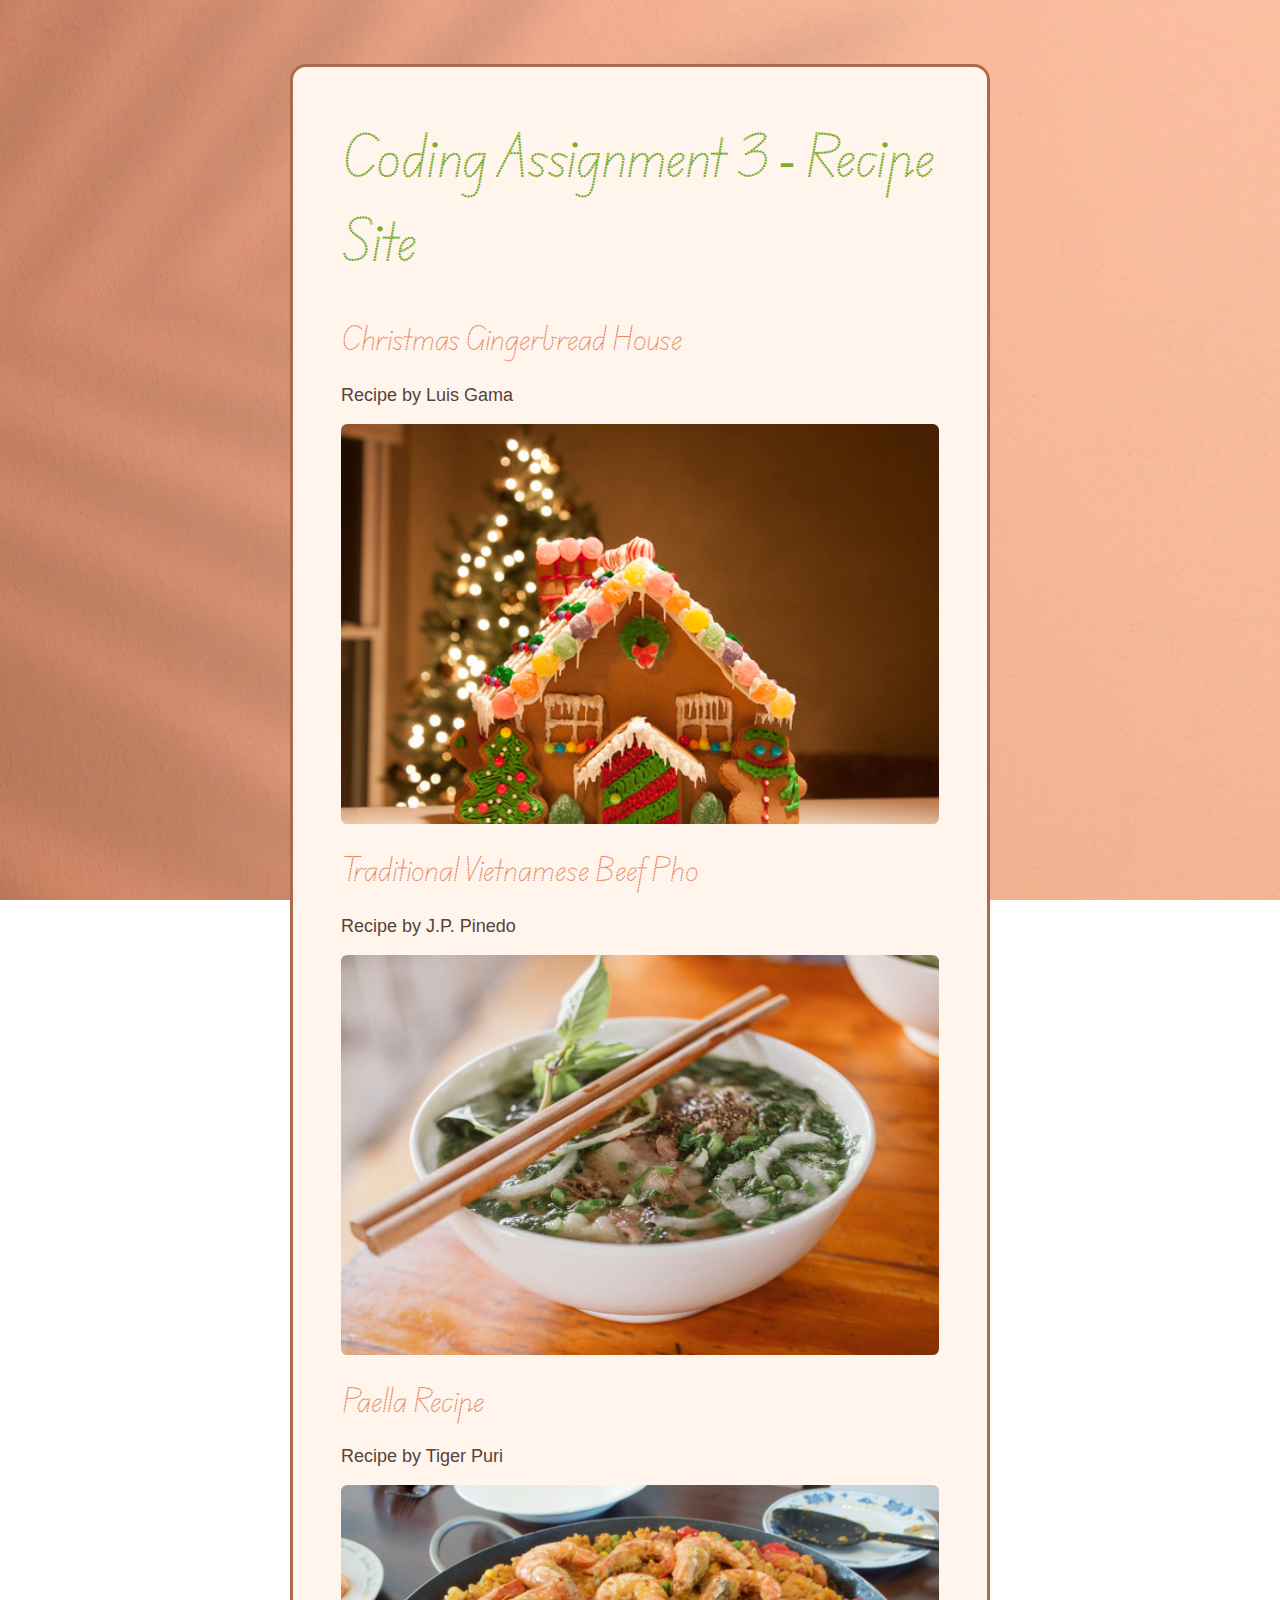
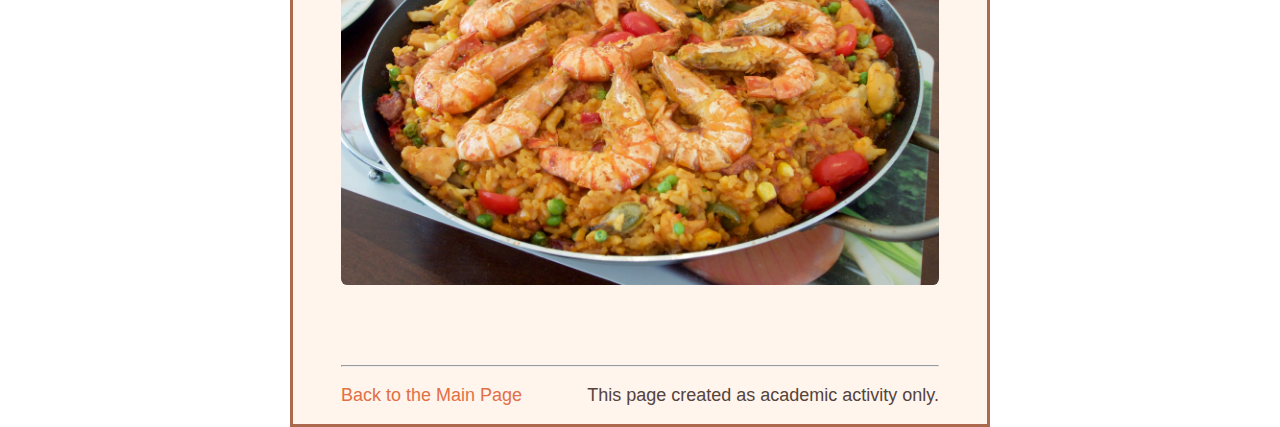
==== commit 6bcbc43f: "feat(home) Added styles to home page" ====
--- a/index.html
+++ b/index.html
@@ -6,7 +6,7 @@
     <meta name="viewport" content="width=device-width">
     <meta name="author" content="Juan Pablo Pinedo">
     <title>Juan Pablo's Recipe Assignment</title>
-    <link href="https://fonts.googleapis.com/css2?family=Fredoka:wght@500&family=Roboto:wght@400&display=swap" rel="stylesheet">
+    <link href="https://fonts.googleapis.com/css2?family=Edu+AU+VIC+WA+NT+Dots:wght@400&display=swap" rel="stylesheet">
 
     <link href="css/style.css" rel="stylesheet" type="text/css">
   </head>
--- a/css/style.css
+++ b/css/style.css
@@ -12,13 +12,28 @@
   Creative Commons CC0 1.0 Universal Public Domain Dedication license 
   https://web.archive.org/web/20161229043156/https://pixabay.com/en/service/terms/
   */
+  background-attachment: fixed;
+}
+
+body#pho-recipe {
   background-image: url('../images/paper-pattern-black-background.jpg');
-  background-attachment: fixed;
-}
-
-#pho-recipe h1, #index-page h1, #pho-recipe h2, #index-page h2, #pho-recipe h3, #index-page h3, #pho-recipe h4, #index-page h4 {
+}
+
+body#index-page {
+  color: #55433c;
+  background-image: url('../images/palm-tree-leaf-shadow-on-pink-background.jpg');
+}
+
+
+#pho-recipe h1, #pho-recipe h2, #pho-recipe h3, #pho-recipe h4 {
   color: #556b2f;
   font-family: "Fredoka", sans-serif;
+}
+
+#index-page h1, #index-page h2, #index-page h3, #index-page h4 {
+  font-family: "Edu AU VIC WA NT Dots", cursive;
+  font-weight: 400;
+  color: #7dad2a;
 }
 
 #pho-recipe h1, #index-page h1 {
@@ -27,14 +42,21 @@
   font-size: 3rem;
 }
 
-#pho-recipe a, #index-page a {
+#pho-recipe a {
   color: #d2691e;
   text-decoration: none;
 }
 
+#index-page a {
+  color: #e27046;
+  text-decoration: none;
+}
+
 #pho-recipe a:hover, #index-page a:hover {
   color: #a0522d;
 }
+
+
 
 /* Home page */
 .thumbnail {
@@ -66,6 +88,8 @@
 
 #index-page .container {
   max-width: 700px;
+  border: 3px solid #ad694d;
+  background-color: #fff5ed;
 }
 
 .container {
@@ -208,4 +232,4 @@
 }
 #ginger-bread-recipe figcaption {
   color:lightyellow;
-}+}
